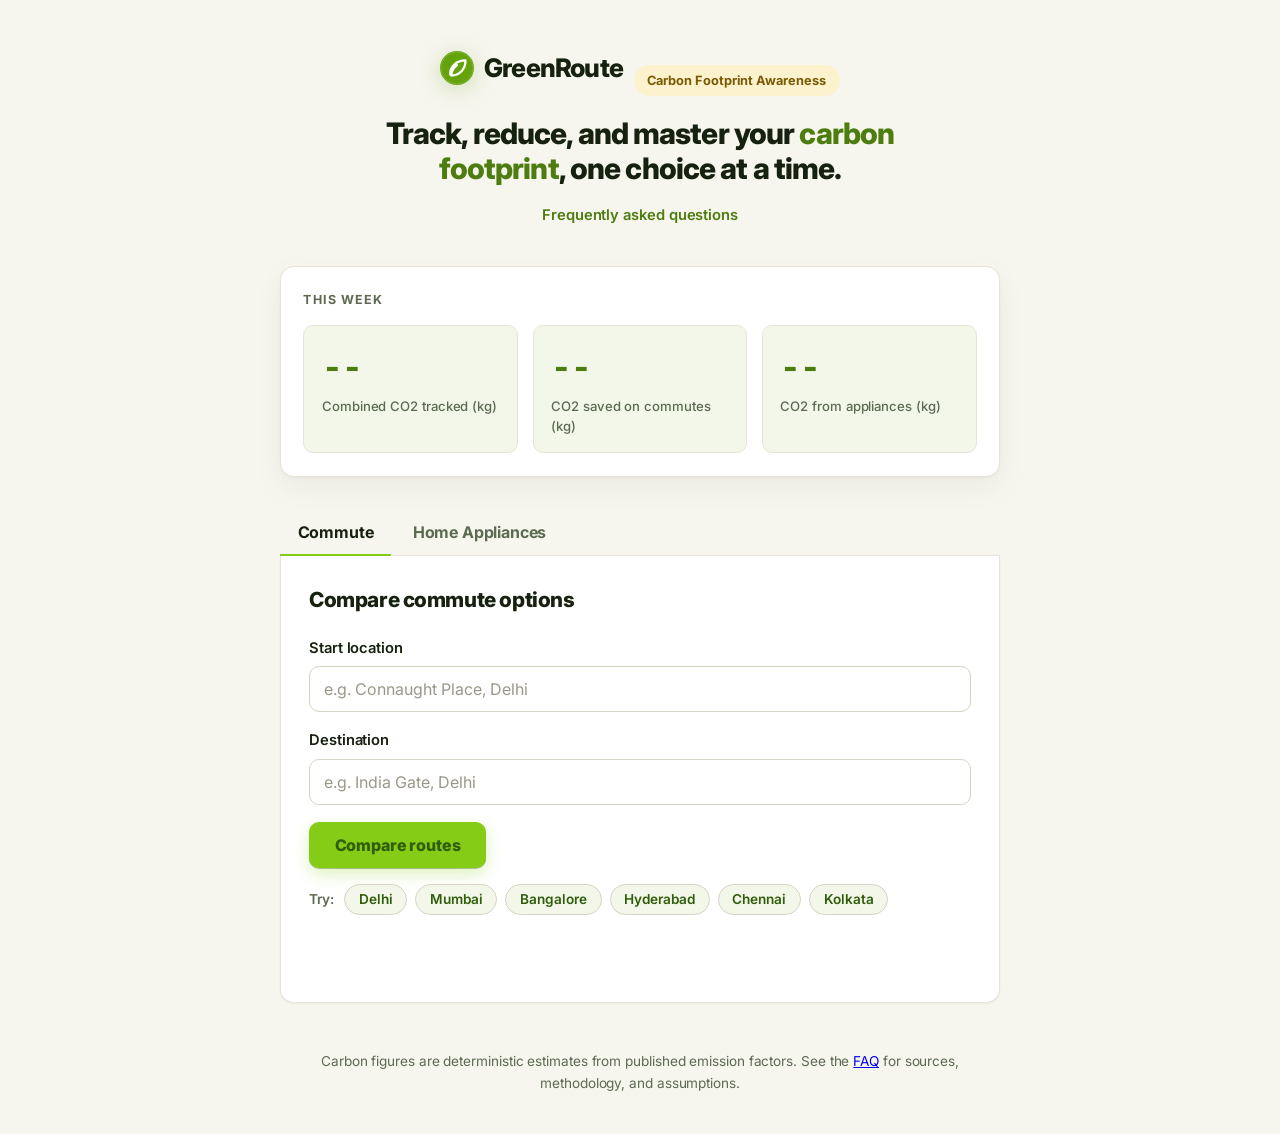
==== frontend/index.html @ 28560fe1 "Initial commit: GreenRoute complete project" ====
<!DOCTYPE html>
<html lang="en">
<head>
  <meta charset="UTF-8" />
  <meta name="viewport" content="width=device-width, initial-scale=1.0" />
  <meta name="description" content="GreenRoute compares the carbon footprint of your commute options and home appliance use." />
  <title>GreenRoute - Carbon Footprint Comparator</title>
  <link rel="icon" href="favicon.svg" type="image/svg+xml" />
  <link rel="preconnect" href="https://fonts.googleapis.com" />
  <link rel="preconnect" href="https://fonts.gstatic.com" crossorigin />
  <link href="https://fonts.googleapis.com/css2?family=Inter:wght@400;500;600;700;800;900&display=swap" rel="stylesheet" />
  <link rel="stylesheet" href="styles.css" />
</head>
<body>
  <a class="skip-link" href="#main">Skip to main content</a>

  <header class="site-header">
    <div class="brand">
      <span class="logo" aria-hidden="true">
        <svg viewBox="0 0 36 36" width="34" height="34" focusable="false">
          <circle cx="18" cy="18" r="18" fill="#65a30d" />
          <circle cx="18" cy="18" r="17" fill="none" stroke="#ffffff" stroke-opacity="0.18" />
          <path d="M11 25c-1-8 6-15 16-15 0 10-7 16-15 16 0-4 2-8 6-11" fill="none" stroke="#ffffff" stroke-width="2.4" stroke-linecap="round" stroke-linejoin="round" />
        </svg>
      </span>
      <span class="brand-name">GreenRoute</span>
    </div>
    <p class="pill">Carbon Footprint Awareness</p>
    <p class="tagline">Track, reduce, and master your <span class="hl">carbon footprint</span>, one choice at a time.</p>
    <nav class="top-nav" aria-label="Site">
      <a href="faq.html">Frequently asked questions</a>
    </nav>
  </header>

  <main id="main">
    <!-- Weekly stats banner -->
    <section class="stats" aria-labelledby="stats-heading">
      <h2 id="stats-heading">This week</h2>
      <div class="stats-grid">
        <div class="stat">
          <span class="stat-value" id="stat-combined" aria-live="polite">--</span>
          <span class="stat-label">Combined CO2 tracked (kg)</span>
        </div>
        <div class="stat">
          <span class="stat-value" id="stat-saved" aria-live="polite">--</span>
          <span class="stat-label">CO2 saved on commutes (kg)</span>
        </div>
        <div class="stat">
          <span class="stat-value" id="stat-appliance" aria-live="polite">--</span>
          <span class="stat-label">CO2 from appliances (kg)</span>
        </div>
      </div>
    </section>

    <!-- Tabs -->
    <div class="tabs" role="tablist" aria-label="Choose a calculator">
      <button id="tab-commute" class="tab" role="tab" aria-selected="true" aria-controls="panel-commute">
        Commute
      </button>
      <button id="tab-appliance" class="tab" role="tab" aria-selected="false" aria-controls="panel-appliance" tabindex="-1">
        Home Appliances
      </button>
    </div>

    <!-- Commute panel -->
    <section id="panel-commute" class="panel" role="tabpanel" aria-labelledby="tab-commute">
      <h2>Compare commute options</h2>
      <form id="commute-form" novalidate>
        <div class="field">
          <label for="start">Start location</label>
          <input type="text" id="start" name="start" autocomplete="off"
                 required aria-required="true" placeholder="e.g. Connaught Place, Delhi" />
        </div>
        <div class="field">
          <label for="destination">Destination</label>
          <input type="text" id="destination" name="destination" autocomplete="off"
                 required aria-required="true" placeholder="e.g. India Gate, Delhi" />
        </div>
        <button type="submit" class="btn-primary">Compare routes</button>
      </form>

      <div class="chips" role="group" aria-label="Example routes to try">
        <span class="chips-label">Try:</span>
        <button type="button" class="chip" data-start="Connaught Place, Delhi" data-dest="India Gate, Delhi">Delhi</button>
        <button type="button" class="chip" data-start="Bandra, Mumbai" data-dest="Andheri, Mumbai">Mumbai</button>
        <button type="button" class="chip" data-start="Koramangala, Bangalore" data-dest="MG Road, Bangalore">Bangalore</button>
        <button type="button" class="chip" data-start="Hitech City, Hyderabad" data-dest="Charminar, Hyderabad">Hyderabad</button>
        <button type="button" class="chip" data-start="T Nagar, Chennai" data-dest="Marina Beach, Chennai">Chennai</button>
        <button type="button" class="chip" data-start="Salt Lake, Kolkata" data-dest="Howrah, Kolkata">Kolkata</button>
      </div>

      <p id="commute-status" class="status" role="status" aria-live="polite"></p>
      <div id="commute-insight" class="tip" aria-live="polite"></div>

      <div id="commute-chart" class="chart" aria-hidden="true"></div>
      <ul id="commute-results" class="cards" aria-label="Route options, greenest first"></ul>

      <section id="followup" class="followup" hidden aria-labelledby="followup-heading">
        <h3 id="followup-heading">Ask the assistant</h3>
        <p class="followup-hint">Have a follow-up about these results? Ask anything.</p>
        <form id="ask-form" novalidate>
          <div class="ask-row">
            <label for="ask-input" class="visually-hidden">Your question</label>
            <input type="text" id="ask-input" name="ask-input"
                   placeholder="e.g. Why is cycling better than driving here?"
                   autocomplete="off" maxlength="500" />
            <button type="submit" class="btn-primary">Ask</button>
          </div>
        </form>
        <p id="ask-status" class="status" role="status" aria-live="polite"></p>
        <div id="ask-answer" class="ask-answer" aria-live="polite"></div>
      </section>
    </section>

    <!-- Appliance panel -->
    <section id="panel-appliance" class="panel" role="tabpanel" aria-labelledby="tab-appliance" hidden>
      <h2>Estimate home appliance carbon</h2>
      <form id="appliance-form" novalidate>
        <div class="field">
          <label for="appliance">Appliance</label>
          <select id="appliance" name="appliance" required aria-required="true">
            <option value="">Select an appliance</option>
          </select>
        </div>
        <div id="appliance-inputs"></div>
        <button type="submit" class="btn-primary">Estimate</button>
      </form>

      <p id="appliance-status" class="status" role="status" aria-live="polite"></p>
      <div id="appliance-result" class="appliance-result" aria-live="polite"></div>
    </section>
  </main>

  <footer class="site-footer">
    <p>
      Carbon figures are deterministic estimates from published emission factors.
      See the <a href="faq.html">FAQ</a> for sources, methodology, and assumptions.
    </p>
  </footer>

  <script src="app.js"></script>
</body>
</html>
---- frontend/styles.css ----
/*
  GreenRoute stylesheet -- single file, no UI libraries.

  Premium, calm eco aesthetic (no blue/violet/purple, no glassmorphism, no blur):
    - Inter typeface, generous spacing, tight heading tracking
    - warm paper background, white cards with hairline borders + soft depth
    - rich leaf-green palette; bright lime used only as an accent
    - bright yellow reserved for the "recommended" highlight

  Accessibility kept intact:
    - bright green is a background only behind DARK text (clears 4.5:1)
    - green-on-paper text uses the deep green
    - visible high-contrast focus rings; recommendation shown by badge + border
*/

:root {
  --bg: #f6f5ee;
  --surface: #ffffff;
  --surface-2: #f3f7ea;
  --ink: #16210f;
  --ink-soft: #5c6a52;
  --line: #e7e4d7;
  --line-strong: #d7d3c4;

  --green: #4d7c0f;        /* deep leaf green: text, links, numbers */
  --green-bright: #84cc16; /* lime accent + button background       */
  --green-bright-hi: #76ba12;
  --green-deep: #2f5d0a;

  --yellow: #f3c218;       /* recommended highlight                 */
  --yellow-soft: #fcf2cd;  /* pill background                       */
  --yellow-ink: #7a5a05;

  --danger: #9a2a17;

  --radius: 14px;
  --radius-sm: 10px;
  --shadow-sm: 0 1px 2px rgba(20, 30, 14, 0.05);
  --shadow: 0 1px 2px rgba(20, 30, 14, 0.04), 0 10px 30px rgba(20, 30, 14, 0.05);
  --shadow-btn: 0 1px 0 rgba(47, 93, 10, 0.35), 0 6px 16px rgba(132, 204, 22, 0.28);
  --font: "Inter", system-ui, -apple-system, "Segoe UI", Roboto, Arial, sans-serif;
}

* { box-sizing: border-box; }

html { -webkit-text-size-adjust: 100%; }

body {
  margin: 0;
  background: var(--bg);
  color: var(--ink);
  font-family: var(--font);
  font-size: 16px;
  line-height: 1.55;
  letter-spacing: -0.005em;
  -webkit-font-smoothing: antialiased;
  text-rendering: optimizeLegibility;
}

/* Skip link */
.skip-link {
  position: absolute;
  left: -999px;
  top: 0;
  background: var(--ink);
  color: #fff;
  padding: 0.6rem 1rem;
  border-radius: 0 0 var(--radius-sm) 0;
  z-index: 10;
  font-weight: 600;
}
.skip-link:focus { left: 0; }

/* Layout */
.site-header,
main,
.site-footer {
  max-width: 760px;
  margin: 0 auto;
  padding: 0 1.25rem;
}

.site-header {
  padding-top: 3rem;
  padding-bottom: 0.5rem;
  text-align: center;
}

.brand {
  display: inline-flex;
  align-items: center;
  gap: 0.6rem;
}
.logo {
  display: inline-flex;
  filter: drop-shadow(0 4px 10px rgba(101, 163, 13, 0.25));
}
.brand-name {
  font-size: 1.6rem;
  font-weight: 800;
  letter-spacing: -0.03em;
}

.pill {
  display: inline-block;
  margin: 0 0 0 0.4rem;
  padding: 0.34rem 0.85rem;
  background: var(--yellow-soft);
  color: var(--yellow-ink);
  border-radius: 999px;
  font-size: 0.8rem;
  font-weight: 700;
  letter-spacing: 0;
  vertical-align: middle;
}

.tagline {
  max-width: 34rem;
  margin: 1.25rem auto 0;
  font-size: 1.85rem;
  font-weight: 800;
  line-height: 1.18;
  letter-spacing: -0.03em;
  color: var(--ink);
}
.tagline .hl { color: var(--green); }

/* Weekly stats */
.stats {
  margin-top: 2rem;
  background: var(--surface);
  border: 1px solid var(--line);
  border-radius: var(--radius);
  box-shadow: var(--shadow);
  padding: 1.4rem;
}
.stats h2 {
  margin: 0 0 1rem;
  font-size: 0.78rem;
  font-weight: 700;
  text-transform: uppercase;
  letter-spacing: 0.09em;
  color: var(--ink-soft);
}
.stats-grid {
  display: grid;
  grid-template-columns: repeat(3, 1fr);
  gap: 0.9rem;
}
.stat {
  display: flex;
  flex-direction: column;
  gap: 0.25rem;
  padding: 1rem 1.1rem;
  background: var(--surface-2);
  border: 1px solid var(--line);
  border-radius: var(--radius-sm);
}
.stat-value {
  font-size: 2rem;
  font-weight: 800;
  letter-spacing: -0.03em;
  color: var(--green);
  font-variant-numeric: tabular-nums;
}
.stat-label {
  font-size: 0.82rem;
  color: var(--ink-soft);
  font-weight: 500;
}

/* Tabs */
.tabs {
  display: flex;
  gap: 0.25rem;
  margin: 2rem 0 0;
  border-bottom: 1px solid var(--line);
}
.tab {
  appearance: none;
  background: transparent;
  border: none;
  border-bottom: 2.5px solid transparent;
  margin-bottom: -1px;
  padding: 0.8rem 1.1rem;
  font-family: inherit;
  font-size: 1rem;
  font-weight: 700;
  letter-spacing: -0.01em;
  color: var(--ink-soft);
  cursor: pointer;
  transition: color 0.15s ease;
}
.tab[aria-selected="true"] {
  color: var(--ink);
  border-bottom-color: var(--green-bright);
}
.tab:hover { color: var(--ink); }

/* Panels */
.panel {
  background: var(--surface);
  border: 1px solid var(--line);
  border-top: none;
  border-radius: 0 0 var(--radius) var(--radius);
  padding: 1.75rem;
  box-shadow: var(--shadow-sm);
}
.panel h2 {
  margin: 0 0 1.25rem;
  font-size: 1.3rem;
  font-weight: 800;
  letter-spacing: -0.02em;
}

/* Forms */
.field { margin-bottom: 1.1rem; }
label {
  display: block;
  margin-bottom: 0.4rem;
  font-weight: 600;
  font-size: 0.92rem;
}
input,
select {
  width: 100%;
  padding: 0.75rem 0.85rem;
  font-size: 1rem;
  font-family: inherit;
  color: var(--ink);
  background: #fff;
  border: 1px solid var(--line-strong);
  border-radius: var(--radius-sm);
  transition: border-color 0.15s ease, box-shadow 0.15s ease;
}
input::placeholder { color: #9a978a; }
input:hover,
select:hover { border-color: #bdbaa8; }
input:focus,
select:focus {
  outline: none;
  border-color: var(--green);
  box-shadow: 0 0 0 3px rgba(77, 124, 15, 0.16);
}

.btn-primary {
  appearance: none;
  background: var(--green-bright);
  color: var(--green-deep);
  border: none;
  border-radius: var(--radius-sm);
  padding: 0.8rem 1.6rem;
  font-family: inherit;
  font-size: 1rem;
  font-weight: 800;
  letter-spacing: -0.01em;
  cursor: pointer;
  box-shadow: var(--shadow-btn);
  transition: transform 0.12s ease, background 0.15s ease, box-shadow 0.15s ease;
}
.btn-primary:hover {
  background: var(--green-bright-hi);
  transform: translateY(-1px);
}
.btn-primary:active { transform: translateY(0); }

.btn-secondary {
  appearance: none;
  background: #fff;
  color: var(--green);
  border: 1.5px solid var(--line-strong);
  border-radius: var(--radius-sm);
  padding: 0.55rem 1.05rem;
  font-family: inherit;
  font-size: 0.9rem;
  font-weight: 700;
  cursor: pointer;
  margin-top: 0.85rem;
  transition: border-color 0.15s ease, background 0.15s ease;
}
.btn-secondary:hover {
  background: var(--surface-2);
  border-color: var(--green-bright);
}

/* Visible keyboard focus */
a:focus-visible,
button:focus-visible,
input:focus-visible,
select:focus-visible,
.tab:focus-visible {
  outline: 3px solid var(--green);
  outline-offset: 2px;
}

/* Status + tip */
.status {
  margin: 1.1rem 0 0;
  font-weight: 600;
  font-size: 0.92rem;
  color: var(--ink-soft);
  min-height: 1.2rem;
}
.status.error { color: var(--danger); }
.tip {
  margin: 1rem 0 0;
  padding: 0.9rem 1.1rem;
  background: var(--surface-2);
  border: 1px solid var(--line);
  border-left: 4px solid var(--yellow);
  border-radius: 0 var(--radius-sm) var(--radius-sm) 0;
  font-size: 0.96rem;
  color: var(--ink);
}
.tip:empty { display: none; }

/* Result cards */
.cards {
  list-style: none;
  padding: 0;
  margin: 1.4rem 0 0;
  display: grid;
  gap: 0.85rem;
}
.card {
  border: 1px solid var(--line);
  border-radius: var(--radius);
  padding: 1.15rem 1.25rem;
  display: grid;
  grid-template-columns: 1fr auto;
  gap: 0.3rem 1rem;
  align-items: center;
  box-shadow: var(--shadow-sm);
  transition: border-color 0.15s ease, box-shadow 0.15s ease;
}
.card:hover { box-shadow: var(--shadow); }
.card.recommended {
  border: 1.5px solid var(--yellow);
  border-left: 6px solid var(--yellow);
  background: linear-gradient(0deg, #fffdf4, #fffdf4);
}
.card-mode {
  font-size: 1.15rem;
  font-weight: 800;
  letter-spacing: -0.01em;
  text-transform: capitalize;
}
.badge {
  display: inline-block;
  margin-left: 0.55rem;
  padding: 0.18rem 0.6rem;
  font-size: 0.7rem;
  font-weight: 800;
  text-transform: uppercase;
  letter-spacing: 0.05em;
  background: var(--yellow);
  color: var(--green-deep);
  border-radius: 999px;
  vertical-align: middle;
}
.card-meta {
  color: var(--ink-soft);
  font-size: 0.9rem;
  font-weight: 500;
}
.card-co2 {
  text-align: right;
  font-weight: 800;
  font-size: 1.2rem;
  letter-spacing: -0.02em;
  color: var(--green);
  grid-row: span 2;
  font-variant-numeric: tabular-nums;
}
.card-co2 small {
  display: block;
  font-weight: 500;
  font-size: 0.72rem;
  color: var(--ink-soft);
  letter-spacing: 0;
}
.card.not-viable { opacity: 0.65; }
.card-note {
  grid-column: 1 / -1;
  font-size: 0.85rem;
  color: var(--ink-soft);
}

/* Appliance result */
.appliance-result { margin-top: 1.4rem; }
.appliance-result:empty { display: none; }
.result-box {
  border: 1px solid var(--line);
  border-left: 6px solid var(--green-bright);
  border-radius: 0 var(--radius) var(--radius) 0;
  padding: 1.2rem 1.3rem;
  background: var(--surface-2);
}
.result-box dl {
  margin: 0;
  display: grid;
  grid-template-columns: auto 1fr;
  gap: 0.45rem 1.2rem;
}
.result-box dt {
  font-weight: 600;
  font-size: 0.92rem;
  color: var(--ink-soft);
}
.result-box dd {
  margin: 0;
  font-weight: 800;
  color: var(--green);
  font-variant-numeric: tabular-nums;
}

/* Footer */
.site-footer {
  margin: 3rem auto 2.5rem;
  color: var(--ink-soft);
  font-size: 0.85rem;
  text-align: center;
  line-height: 1.6;
}

/* Top nav (FAQ link) */
.top-nav { margin-top: 1rem; }
.top-nav a {
  color: var(--green);
  font-weight: 600;
  font-size: 0.92rem;
  text-decoration: none;
  border-bottom: 1.5px solid transparent;
}
.top-nav a:hover { border-bottom-color: var(--green-bright); }

/* Visually hidden (screen-reader only) */
.visually-hidden {
  position: absolute;
  width: 1px; height: 1px;
  padding: 0; margin: -1px;
  overflow: hidden; clip: rect(0, 0, 0, 0);
  white-space: nowrap; border: 0;
}

/* Quick location chips */
.chips {
  display: flex;
  flex-wrap: wrap;
  align-items: center;
  gap: 0.5rem;
  margin-top: 1rem;
}
.chips-label {
  font-size: 0.85rem;
  font-weight: 600;
  color: var(--ink-soft);
  margin-right: 0.15rem;
}
.chip {
  appearance: none;
  background: var(--surface-2);
  border: 1px solid var(--line-strong);
  border-radius: 999px;
  padding: 0.4rem 0.85rem;
  font-family: inherit;
  font-size: 0.85rem;
  font-weight: 600;
  color: var(--green-deep);
  cursor: pointer;
  transition: background 0.15s ease, border-color 0.15s ease, transform 0.1s ease;
}
.chip:hover {
  background: #e9f3d7;
  border-color: var(--green-bright);
  transform: translateY(-1px);
}

/* Bar chart */
.chart {
  margin-top: 1.4rem;
}
.chart:empty { display: none; }
.chart-title {
  font-size: 0.78rem;
  font-weight: 700;
  text-transform: uppercase;
  letter-spacing: 0.08em;
  color: var(--ink-soft);
  margin-bottom: 0.7rem;
}
.bar-row {
  display: grid;
  grid-template-columns: 5.5rem 1fr 3rem;
  align-items: center;
  gap: 0.75rem;
  margin-bottom: 0.5rem;
}
.bar-label {
  font-size: 0.9rem;
  font-weight: 600;
}
.bar-track {
  height: 0.85rem;
  background: var(--line);
  border-radius: 999px;
  overflow: hidden;
}
.bar-fill {
  display: block;
  height: 100%;
  border-radius: 999px;
  transition: width 0.4s ease;
}
.bar-value {
  text-align: right;
  font-size: 0.88rem;
  font-weight: 700;
  color: var(--ink);
  font-variant-numeric: tabular-nums;
}

/* Follow-up assistant */
.followup {
  margin-top: 1.75rem;
  padding-top: 1.5rem;
  border-top: 1px solid var(--line);
}
.followup h3 {
  margin: 0 0 0.2rem;
  font-size: 1.05rem;
  font-weight: 800;
  letter-spacing: -0.01em;
}
.followup-hint {
  margin: 0 0 0.85rem;
  font-size: 0.9rem;
  color: var(--ink-soft);
}
.ask-row {
  display: flex;
  gap: 0.6rem;
}
.ask-row input { flex: 1; }
.ask-answer {
  margin-top: 0.9rem;
}
.ask-answer:empty { display: none; }
.ask-answer:not(:empty) {
  padding: 1rem 1.15rem;
  background: var(--surface-2);
  border: 1px solid var(--line);
  border-left: 4px solid var(--green-bright);
  border-radius: 0 var(--radius-sm) var(--radius-sm) 0;
  font-size: 0.96rem;
}

/* FAQ page */
.faq-list { margin-top: 1.5rem; }
.faq-item {
  background: var(--surface);
  border: 1px solid var(--line);
  border-radius: var(--radius);
  box-shadow: var(--shadow-sm);
  padding: 1.2rem 1.4rem;
  margin-bottom: 0.85rem;
}
.faq-item h2 {
  margin: 0 0 0.5rem;
  font-size: 1.05rem;
  font-weight: 800;
  letter-spacing: -0.01em;
}
.faq-item p {
  margin: 0;
  color: var(--ink-soft);
  font-size: 0.95rem;
}
.faq-item p + p { margin-top: 0.6rem; }

/* Responsive */
@media (max-width: 560px) {
  .stats-grid { grid-template-columns: 1fr; }
  .tagline { font-size: 1.45rem; }
  .brand-name { font-size: 1.4rem; }
  .pill { display: inline-block; margin-top: 0.6rem; }
  .bar-row { grid-template-columns: 4.5rem 1fr 2.6rem; gap: 0.5rem; }
}
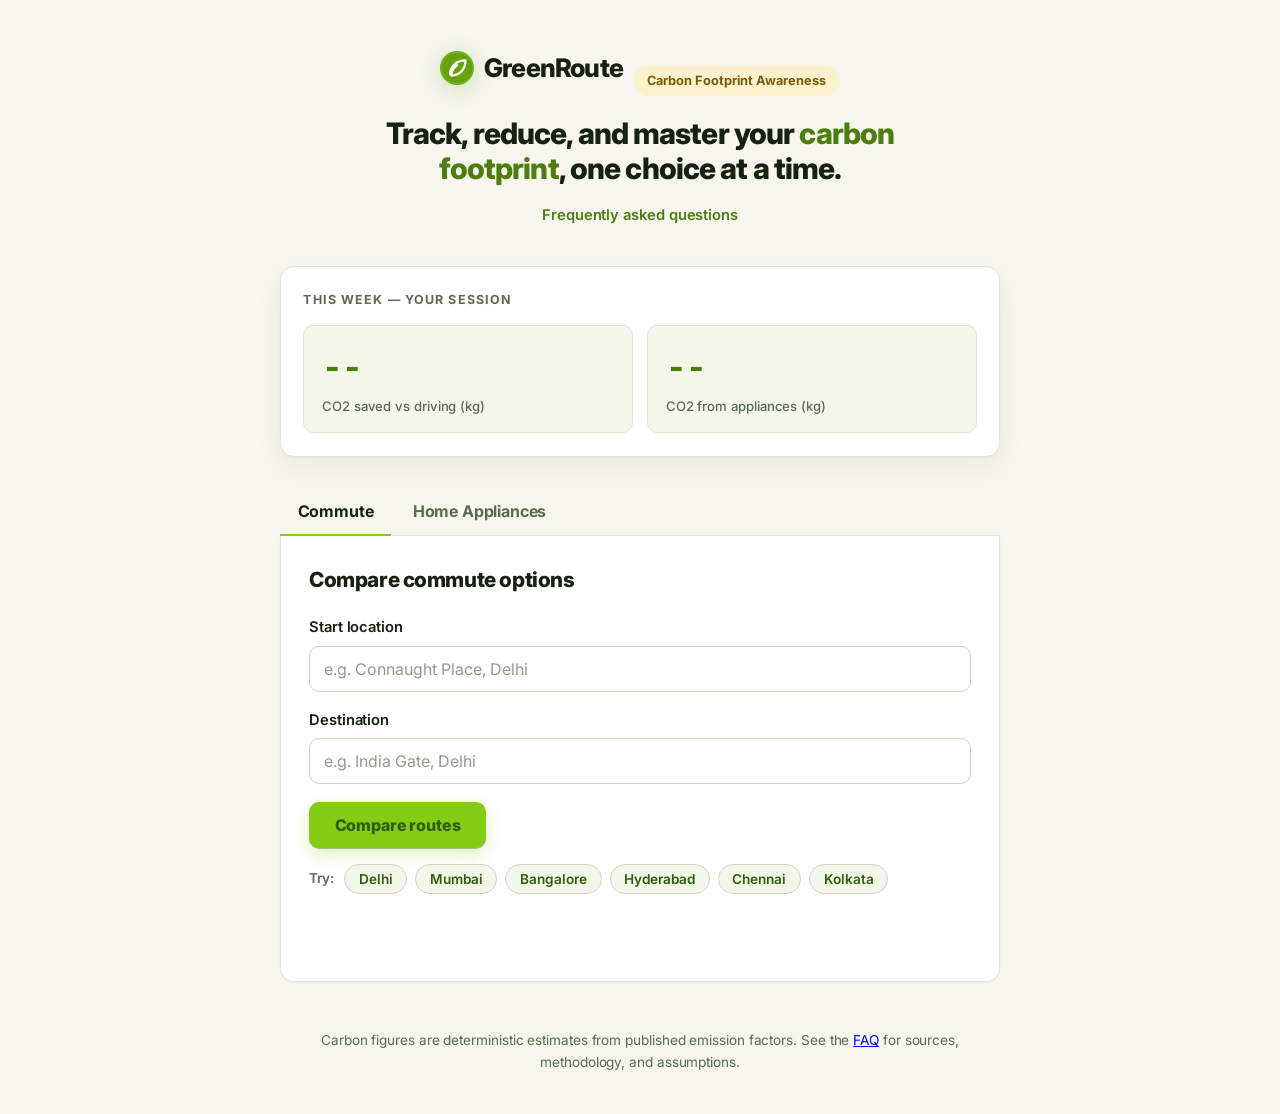
==== commit 3b01b948: "fix: server-side recompute, CORS fail-closed, rate limiting, session-scoped stats, accessibility, te" ====
--- a/frontend/index.html
+++ b/frontend/index.html
@@ -35,15 +35,11 @@
   <main id="main">
     <!-- Weekly stats banner -->
     <section class="stats" aria-labelledby="stats-heading">
-      <h2 id="stats-heading">This week</h2>
+      <h2 id="stats-heading">This week — your session</h2>
       <div class="stats-grid">
         <div class="stat">
-          <span class="stat-value" id="stat-combined" aria-live="polite">--</span>
-          <span class="stat-label">Combined CO2 tracked (kg)</span>
-        </div>
-        <div class="stat">
           <span class="stat-value" id="stat-saved" aria-live="polite">--</span>
-          <span class="stat-label">CO2 saved on commutes (kg)</span>
+          <span class="stat-label">CO2 saved vs driving (kg)</span>
         </div>
         <div class="stat">
           <span class="stat-value" id="stat-appliance" aria-live="polite">--</span>
--- a/frontend/styles.css
+++ b/frontend/styles.css
@@ -144,7 +144,7 @@
 }
 .stats-grid {
   display: grid;
-  grid-template-columns: repeat(3, 1fr);
+  grid-template-columns: repeat(2, 1fr);
   gap: 0.9rem;
 }
 .stat {
